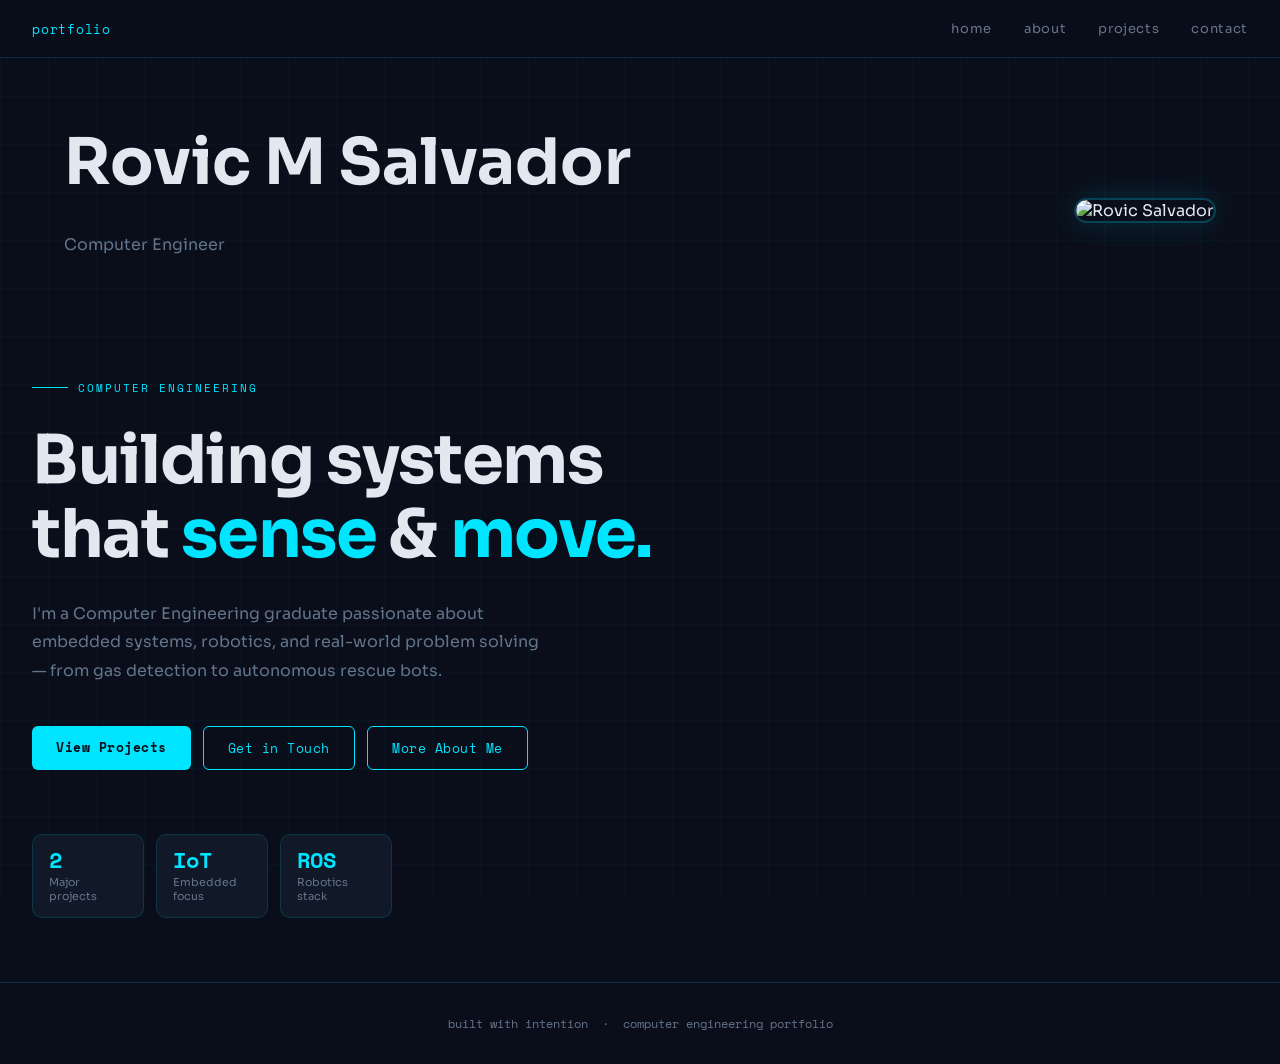
==== index.html @ ea24d8ea "Add files via upload" ====
<!DOCTYPE html>
<html lang="en">
<head>
  <meta charset="UTF-8" />
  <meta name="viewport" content="width=device-width, initial-scale=1.0" />
  <title>Portfolio — Computer Engineer</title>
  <link rel="stylesheet" href="style.css">
  <link rel="preconnect" href="https://fonts.googleapis.com" />
  <link rel="preconnect" href="https://fonts.gstatic.com" crossorigin />
  <link href="https://fonts.googleapis.com/css2?family=Space+Mono:wght@400;700&family=Sora:wght@300;400;600;700&display=swap" rel="stylesheet" />

</head>
<body>

<nav>
  <a class="nav-logo" href="index.html"> portfolio</a>

  <div class="nav-links">
    <a href="index.html">home</a>
    <a href="about.html">about</a>
    <a href="project.html">projects</a>
    <a href="contact.html">contact</a>
  </div>
</nav>

    <div class="intro-container">

  <div class="intro-text">
    <h1>Rovic M Salvador</h1>
    <p class="hero-subtitle">Computer Engineer</p>
  </div>

  <div class="intro-image">
    <img src="assets/images/grad.jpg" alt="Rovic Salvador">
  </div>

</div>

     

</div>

<!-- HERO -->
<div class="hero">
  <div class="hero-tag">Computer Engineering</div>
  <h1>
    Building systems<br>
    that <span class="accent">sense</span> &amp; <span class="accent">move.</span>
  </h1>
  <p class="hero-subtitle">
    I'm a Computer Engineering graduate passionate about embedded systems, robotics, and real-world problem solving — from gas detection to autonomous rescue bots.
  </p>
  <div class="hero-btns">
    <a href="project.html" class="btn btn-primary">View Projects</a>
    <a href="contact.html" class="btn btn-outline">Get in Touch</a>
    <a href="about.html" class="btn btn-outline"> More About Me</a>
  </div>
  <div class="hero-stats">
    <div class="stat-card">
      <div class="stat-num">2</div>
      <div class="stat-label">Major projects</div>
    </div>
    <div class="stat-card">
      <div class="stat-num">IoT</div>
      <div class="stat-label">Embedded focus</div>
    </div>
    <div class="stat-card">
      <div class="stat-num">ROS</div>
      <div class="stat-label">Robotics stack</div>
    </div>
  </div>

</div>

</div>

<footer>
  built with intention &nbsp;·&nbsp; computer engineering portfolio
</footer>

</body>
</html>
---- style.css ----
*, *::before, *::after { margin: 0; padding: 0; box-sizing: border-box; }

:root {
  --bg: #0a0e1a;
  --surface: #111827;
  --surface2: #1a2235;
  --accent: #00e5ff;
  --accent2: #7c3aed;
  --text: #e2e8f0;
  --muted: #64748b;
  --border: rgba(0,229,255,0.15);
  --font-mono: 'Space Mono', monospace;
  --font-body: 'Sora', sans-serif;
}

html { scroll-behavior: smooth; }

body {
  background: var(--bg);
  color: var(--text);
  font-family: var(--font-body);
  overflow-x: hidden;
}

body::before {
  content: '';
  position: fixed;
  inset: 0;
  background-image:
    linear-gradient(rgba(0,229,255,0.03) 1px, transparent 1px),
    linear-gradient(90deg, rgba(0,229,255,0.03) 1px, transparent 1px);
  background-size: 48px 48px;
  pointer-events: none;
  z-index: 0;
}

nav {
  position: sticky;
  top: 0;
  z-index: 100;
  background: rgba(10,14,26,0.92);
  backdrop-filter: blur(14px);
  -webkit-backdrop-filter: blur(14px);
  border-bottom: 0.5px solid var(--border);
  padding: 0 2rem;
  display: flex;
  align-items: center;
  justify-content: space-between;
  height: 58px;
}
.nav-logo {
  font-family: var(--font-mono);
  font-size: 13px;
  color: var(--accent);
  letter-spacing: 0.06em;
  text-decoration: none;
}
.nav-links { display: flex; gap: 2rem; }
.nav-links a {
  font-size: 13px;
  color: var(--muted);
  text-decoration: none;
  letter-spacing: 0.05em;
  transition: color 0.2s;
}
.nav-links a:hover { color: var(--accent); }

.wrapper {
  max-width: 900px;
  margin: 0 auto;
  padding: 0 2rem;
  position: relative;
  z-index: 1;
  overflow: visible;
}

.intro-container {
  max-width: 1400px;
  margin: auto;
  padding: 4rem;
  display: flex;
  align-items: center;
  justify-content: space-between;
  gap: 3rem;
  position: relative;
  z-index: 1;
}
.intro-text h1 { font-size: 4rem; font-weight: 700; }
.intro-image img {
  width: 280px;
  height: 370px;
  object-fit: cover;
  border-radius: 20px;
  border: 2px solid rgba(0,229,255,0.25);
  box-shadow: 0 0 30px rgba(0,229,255,0.15);
}

.hero {
  min-height: auto;
  display: flex;
  flex-direction: column;
  justify-content: center;
  padding: 1rem 2rem 4rem;
  max-width: 1350px;
  margin: 0 auto;
  position: relative;
  z-index: 1;
}
.hero-title {
  font-family: var(--font-mono);
  font-size: 11px;
  color: var(--accent);
  letter-spacing: 0.18em;
  text-transform: uppercase;
  margin-bottom: 1.75rem;
  display: flex;
  align-items: center;
  gap: 10px;
  opacity: 0;
  animation: fadeUp 0.6s ease 0.1s forwards;
}
.hero-tag {
  font-family: var(--font-mono);
  font-size: 11px;
  color: var(--accent);
  letter-spacing: 0.18em;
  text-transform: uppercase;
  margin-bottom: 1.75rem;
  display: flex;
  align-items: center;
  gap: 10px;
  opacity: 0;
  animation: fadeUp 0.6s ease 0.1s forwards;
}
.hero-tag::before {
  content: '';
  width: 36px;
  height: 1px;
  background: var(--accent);
}
.hero h1 {
  font-size: clamp(2.4rem, 6vw, 4.2rem);
  font-weight: 700;
  line-height: 1.1;
  letter-spacing: -0.02em;
  opacity: 0;
  animation: fadeUp 0.6s ease 0.2s forwards;
}
.hero h1 .accent { color: var(--accent); }
.hero-subtitle {
  font-size: 1rem;
  color: var(--muted);
  line-height: 1.8;
  max-width: 520px;
  margin: 1.75rem 0 2.5rem;
  opacity: 0;
  animation: fadeUp 0.6s ease 0.35s forwards;
}
.hero-btns {
  display: flex;
  gap: 12px;
  flex-wrap: wrap;
  opacity: 0;
  animation: fadeUp 0.6s ease 0.45s forwards;
}
.btn {
  padding: 11px 24px;
  border-radius: 6px;
  font-size: 13px;
  font-family: var(--font-mono);
  cursor: pointer;
  border: none;
  text-decoration: none;
  display: inline-block;
  transition: all 0.2s;
  letter-spacing: 0.04em;
}
.btn-primary { background: var(--accent); color: #0a0e1a; font-weight: 700; }
.btn-primary:hover { background: #33eaff; transform: translateY(-2px); }
.btn-outline { background: transparent; color: var(--accent); border: 1px solid var(--accent); }
.btn-outline:hover { background: rgba(0,229,255,0.08); transform: translateY(-2px); }

.hero-stats {
  display: grid;
  grid-template-columns: repeat(3, 1fr);
  gap: 12px;
  margin-top: 4rem;
  max-width: 360px;
  opacity: 0;
  animation: fadeUp 0.6s ease 0.55s forwards;
}
.stat-card {
  background: var(--surface);
  border: 0.5px solid var(--border);
  border-radius: 10px;
  padding: 14px 16px;
}
.stat-num {
  font-family: var(--font-mono);
  font-size: 1.4rem;
  color: var(--accent);
  font-weight: 700;
  line-height: 1;
}
.stat-label { font-size: 11px; color: var(--muted); margin-top: 4px; }

section { padding: 5rem 0; }

.section-label {
  font-family: var(--font-mono);
  font-size: 11px;
  color: var(--accent);
  letter-spacing: 0.16em;
  text-transform: uppercase;
  display: flex;
  align-items: center;
  gap: 10px;
  margin-bottom: 2.5rem;
}
.section-label::after {
  content: '';
  flex: 1;
  height: 0.5px;
  background: var(--border);
}

.about-grid {
  display: grid;
  grid-template-columns: 1.5fr 1fr;
  gap: 3rem;
  align-items: start;
}

.about-text {
  font-size: 0.95rem;
  color: var(--muted);
  line-height: 1.85;
  text-align: left;
}

.about-text p + p { margin-top: 1rem; }
.about-text strong { color: var(--text); font-weight: 600; }

.skills-list { display: flex; flex-direction: column; gap: 14px; }
.skill-row { display: flex; align-items: center; gap: 10px; }
.skill-name { min-width: 100px; font-family: var(--font-mono); font-size: 12px; color: var(--text); }
.skill-track { flex: 1; height: 3px; background: var(--surface2); border-radius: 2px; overflow: hidden; }
.skill-fill { height: 100%; border-radius: 2px; background: linear-gradient(90deg, var(--accent2), var(--accent)); }
.skill-pct { min-width: 34px; text-align: right; font-family: var(--font-mono); font-size: 11px; color: var(--muted); }

/* ── PROJECTS ── */
.projects-grid {
  display: grid;
  grid-template-columns: 1fr;
  gap: 1.5rem;
  padding-right: 180px; /* room for floating photo */
}

.project-card {
  position: relative;
  overflow: visible;
  background: var(--surface);
  border: 0.5px solid var(--border);
  border-radius: 14px;
  padding: 1.25rem;
  transition: border-color 0.25s, transform 0.25s;
}
.project-card:hover {
  border-color: rgba(0,229,255,0.5);
  transform: translateY(-3px);
}

.project-content { width: 100%; }

.project-header {
  display: flex;
  align-items: flex-start;
  justify-content: space-between;
  gap: 1rem;
  margin-bottom: 1.25rem;
}
.project-icon {
  width: 48px;
  height: 48px;
  border-radius: 12px;
  background: rgba(0,229,255,0.08);
  border: 0.5px solid var(--border);
  display: flex;
  align-items: center;
  justify-content: center;
  font-size: 24px;
  flex-shrink: 0;
}
.project-tags { display: flex; flex-wrap: wrap; gap: 6px; justify-content: flex-end; }
.tag {
  font-family: var(--font-mono);
  font-size: 10px;
  padding: 3px 9px;
  border-radius: 4px;
  border: 0.5px solid var(--border);
  color: var(--muted);
  background: var(--surface2);
}
.tag.hi { border-color: rgba(0,229,255,0.35); color: var(--accent); }

.project-title {
  font-size: 1.15rem;
  font-weight: 600;
  line-height: 1.3;
  margin-bottom: 0.6rem;
  letter-spacing: -0.01em;
}
.project-desc {
  font-size: 0.88rem;
  color: var(--muted);
  line-height: 1.8;
  margin-bottom: 1.25rem;
}
.project-features { display: flex; flex-direction: column; gap: 6px; }
.feature {
  font-size: 12px;
  color: var(--muted);
  display: flex;
  align-items: flex-start;
  gap: 8px;
  line-height: 1.6;
}
.feature::before {
  content: '→';
  color: var(--accent);
  font-family: var(--font-mono);
  flex-shrink: 0;
  margin-top: 1px;
}

/* ── GALLERY ──
   To resize: change width/height on .gallery-thumb (and match width on .project-gallery)
   To move gap from card: change the 20px in left: calc(100% + 20px)
   To move vertically: change top: 0
*/
.project-gallery {
  position: absolute;
  top: 0;
  left: calc(100% + 120px);
  width: 160px;           /* ← resize photo width here */
  height: auto;
  display: flex;
  flex-direction: column;
  align-items: center;
  gap: 8px;
}

.gallery-thumb {
  width: 380px;           /* ← keep same as .project-gallery width */
  height: 340px;          /* ← resize photo height here */
  object-fit: cover;
  border-radius: 12px;
  border: 1px solid rgba(0,229,255,0.25);
  cursor: pointer;
  transition: transform 0.3s ease, border-color 0.3s ease, box-shadow 0.3s ease;
}
.gallery-thumb:hover {
  transform: scale(1.03);
  border-color: var(--accent);
  box-shadow: 0 0 28px rgba(0,229,255,0.35);
}

.gallery-hint {
  font-family: var(--font-mono);
  font-size: 10px;
  color: var(--muted);
  letter-spacing: 0.06em;
  text-align: center;
}

/* Contact */
.contact-card {
  background: var(--surface);
  border: 0.5px solid var(--border);
  border-radius: 14px;
  padding: 2.5rem;
}
.contact-intro { font-size: 0.95rem; color: var(--muted); line-height: 1.8; margin-bottom: 2rem; max-width: 500px; }
.contact-links { display: flex; flex-direction: column; gap: 10px; }
.contact-link {
  display: flex;
  align-items: center;
  gap: 14px;
  padding: 13px 18px;
  border-radius: 10px;
  background: var(--surface2);
  border: 0.5px solid var(--border);
  text-decoration: none;
  transition: border-color 0.2s, background 0.2s;
}
.contact-link:hover { border-color: rgba(0,229,255,0.45); background: rgba(0,229,255,0.05); }
.contact-icon {
  width: 36px; height: 36px;
  border-radius: 8px;
  background: rgba(0,229,255,0.1);
  display: flex; align-items: center; justify-content: center;
  font-size: 16px; flex-shrink: 0;
  color: var(--accent);
  font-family: var(--font-mono);
  font-weight: 700;
}
.contact-info { display: flex; flex-direction: column; }
.contact-type { font-size: 11px; color: var(--muted); font-family: var(--font-mono); }
.contact-val { font-size: 14px; color: var(--text); margin-top: 1px; }

footer {
  border-top: 0.5px solid var(--border);
  padding: 2rem;
  text-align: center;
  font-family: var(--font-mono);
  font-size: 12px;
  color: var(--muted);
  position: relative;
  z-index: 1;
}

.hero-container {
  display: flex;
  align-items: center;
  justify-content: space-between;
  gap: 5rem;
  min-height: 90vh;
  max-width: 1400px;
  margin: auto;
  padding: 0 4rem;
}
.hero { flex: 1; }
.hero-image {
  flex: 1;
  display: flex;
  justify-content: right;
  align-items: center;
  margin-top: 20px;
}
.hero-image img {
  width: 420px; height: 420px;
  object-fit: cover;
  border-radius: 20px;
  border: 2px solid rgba(0,229,255,0.25);
  box-shadow: 0 0 30px rgba(0,229,255,0.15);
  transition: 0.3s ease;
}
.hero-image img:hover {
  transform: translateY(-8px);
  box-shadow: 0 0 45px rgba(0,229,255,0.3);
}

@keyframes fadeUp {
  from { opacity: 0; transform: translateY(18px); }
  to   { opacity: 1; transform: translateY(0); }
}

/* ── LIGHTBOX ── */
.lightbox {
  position: fixed;
  inset: 0;
  background: rgba(5, 8, 18, 0.96);
  backdrop-filter: blur(12px);
  -webkit-backdrop-filter: blur(12px);
  z-index: 1000;
  display: flex;
  align-items: center;
  justify-content: center;
  flex-direction: column;
  gap: 16px;
  opacity: 0;
  pointer-events: none;
  transition: opacity 0.25s ease;
}
.lightbox.active { opacity: 1; pointer-events: all; }

.lightbox-images {
  position: relative;
  width: min(600px, 80vw);
  height: min(420px, 60vh);
  display: flex;
  align-items: center;
  justify-content: center;
}
.lightbox-img {
  position: absolute;
  width: 100%; height: 100%;
  object-fit: contain;
  border-radius: 12px;
  opacity: 0;
  transition: opacity 0.3s ease;
  pointer-events: none;
}
.lightbox-img.active { opacity: 1; }

.lightbox-close {
  position: fixed;
  top: 20px; right: 24px;
  background: none;
  border: 1px solid var(--border);
  color: var(--muted);
  font-size: 18px;
  width: 38px; height: 38px;
  border-radius: 8px;
  cursor: pointer;
  transition: color 0.2s, border-color 0.2s;
  display: flex; align-items: center; justify-content: center;
}
.lightbox-close:hover { color: var(--accent); border-color: var(--accent); }

.lightbox-prev,
.lightbox-next {
  position: fixed;
  top: 50%;
  transform: translateY(-50%);
  background: rgba(0,229,255,0.08);
  border: 1px solid var(--border);
  color: var(--accent);
  font-size: 20px;
  width: 44px; height: 44px;
  border-radius: 8px;
  cursor: pointer;
  transition: background 0.2s, border-color 0.2s;
  display: flex; align-items: center; justify-content: center;
}
.lightbox-prev { left: 16px; }
.lightbox-next { right: 16px; }
.lightbox-prev:hover,
.lightbox-next:hover { background: rgba(0,229,255,0.18); border-color: var(--accent); }

.lightbox-dots { display: flex; gap: 8px; }
.dot {
  width: 7px; height: 7px;
  border-radius: 50%;
  background: var(--muted);
  cursor: pointer;
  transition: background 0.2s, transform 0.2s;
}
.dot.active { background: var(--accent); transform: scale(1.3); }

/* Responsive */
@media (max-width: 768px) {
  .projects-grid { padding-right: 0; }
  .project-gallery { position: static; width: 100%; margin-top: 1rem; }
  .gallery-thumb { width: 100%; height: 180px; }
}
@media (max-width: 640px) {
  .about-grid { grid-template-columns: 1fr; gap: 2rem; }
  .hero h1 { font-size: 2.2rem; }
  .hero-stats { grid-template-columns: repeat(3,1fr); max-width: 100%; }
  .project-header { flex-direction: column; }
  .project-tags { justify-content: flex-start; }
}
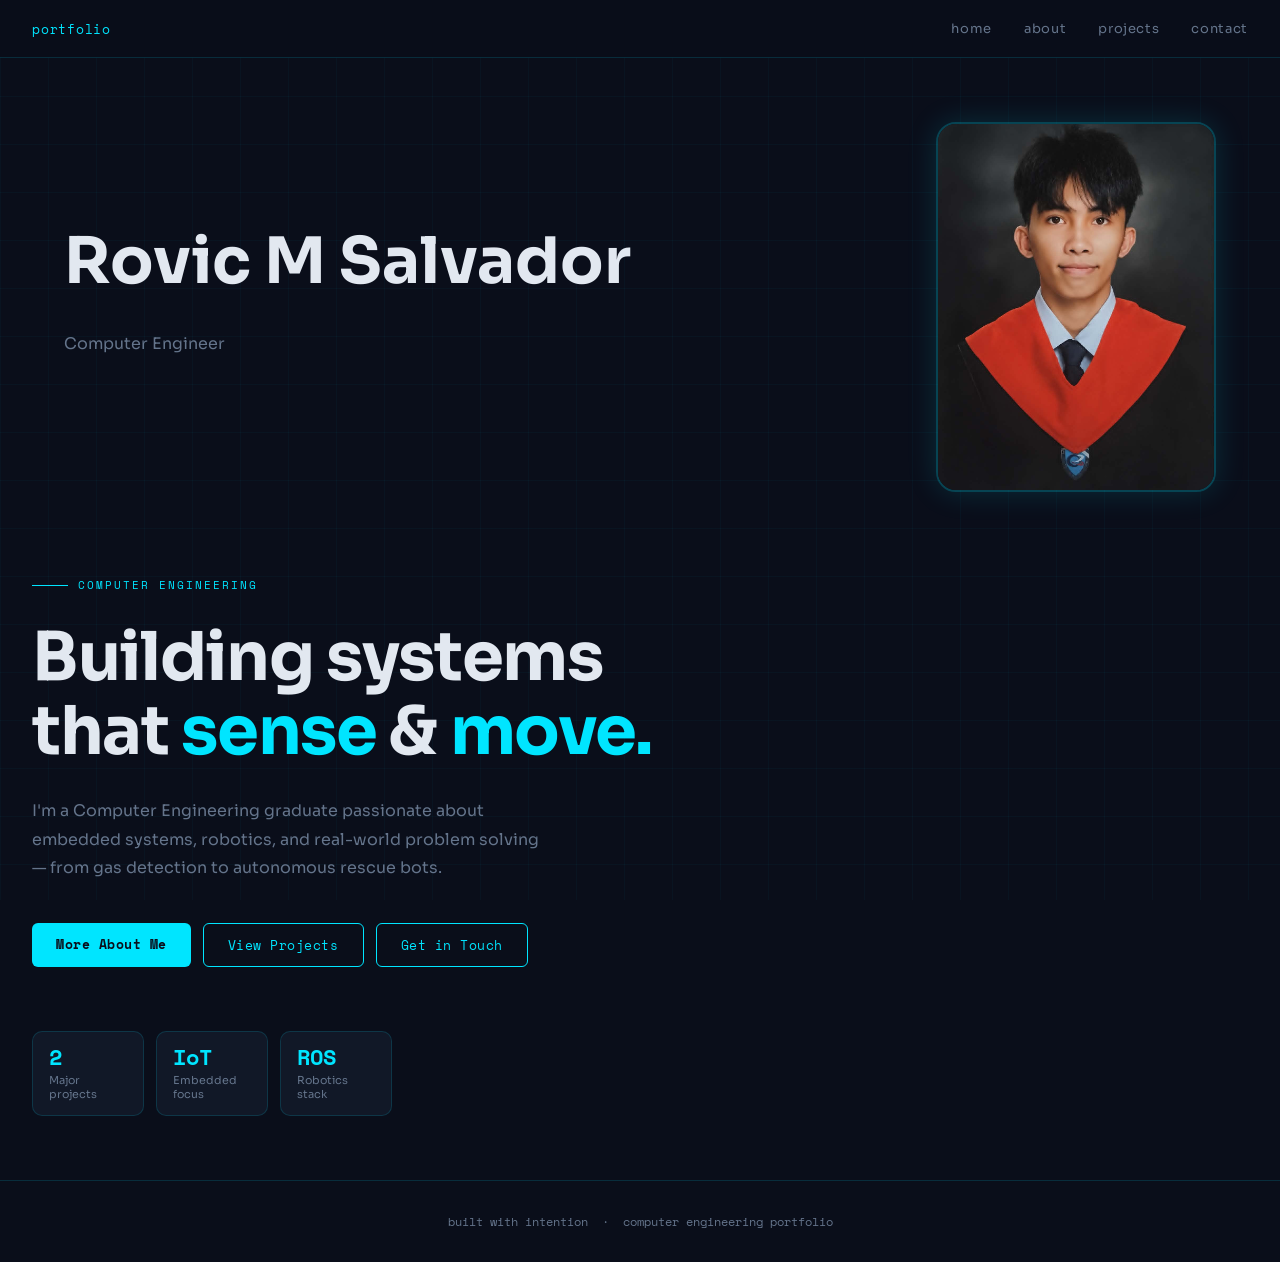
==== commit c410411f: "Add files via upload" ====
--- a/index.html
+++ b/index.html
@@ -51,9 +51,10 @@
     I'm a Computer Engineering graduate passionate about embedded systems, robotics, and real-world problem solving — from gas detection to autonomous rescue bots.
   </p>
   <div class="hero-btns">
-    <a href="project.html" class="btn btn-primary">View Projects</a>
+    <a href="about.html" class="btn btn-primary"> More About Me</a>
+    <a href="project.html" class="btn btn-outline">View Projects</a>
     <a href="contact.html" class="btn btn-outline">Get in Touch</a>
-    <a href="about.html" class="btn btn-outline"> More About Me</a>
+    
   </div>
   <div class="hero-stats">
     <div class="stat-card">
--- a/style.css
+++ b/style.css
@@ -66,7 +66,7 @@
 .nav-links a:hover { color: var(--accent); }
 
 .wrapper {
-  max-width: 900px;
+  max-width: 1000px;
   margin: 0 auto;
   padding: 0 2rem;
   position: relative;
@@ -227,7 +227,7 @@
 .about-grid {
   display: grid;
   grid-template-columns: 1.5fr 1fr;
-  gap: 3rem;
+  gap: 1.5rem; /* was 3rem, reduce this */
   align-items: start;
 }
 
@@ -247,6 +247,33 @@
 .skill-track { flex: 1; height: 3px; background: var(--surface2); border-radius: 2px; overflow: hidden; }
 .skill-fill { height: 100%; border-radius: 2px; background: linear-gradient(90deg, var(--accent2), var(--accent)); }
 .skill-pct { min-width: 34px; text-align: right; font-family: var(--font-mono); font-size: 11px; color: var(--muted); }
+
+.about-video {
+  margin-top: 1rem;
+  width: 100%;
+  border-radius: 10px;
+  overflow: hidden;
+  border: 1px solid rgba(0, 229, 255, 0.2);
+  background: var(--surface);
+}
+
+.about-video video {
+  width: 100%;
+  height: 100%;
+  object-fit: cover;
+  display: block;
+}
+
+.video-caption {
+  font-family: var(--font-mono);
+  font-size: 11px;
+  color: var(--muted);
+  text-align: center;
+  padding: 4px 8px;
+  margin: 0;
+  letter-spacing: 0.08em;
+  line-height: 1;
+}
 
 /* ── PROJECTS ── */
 .projects-grid {
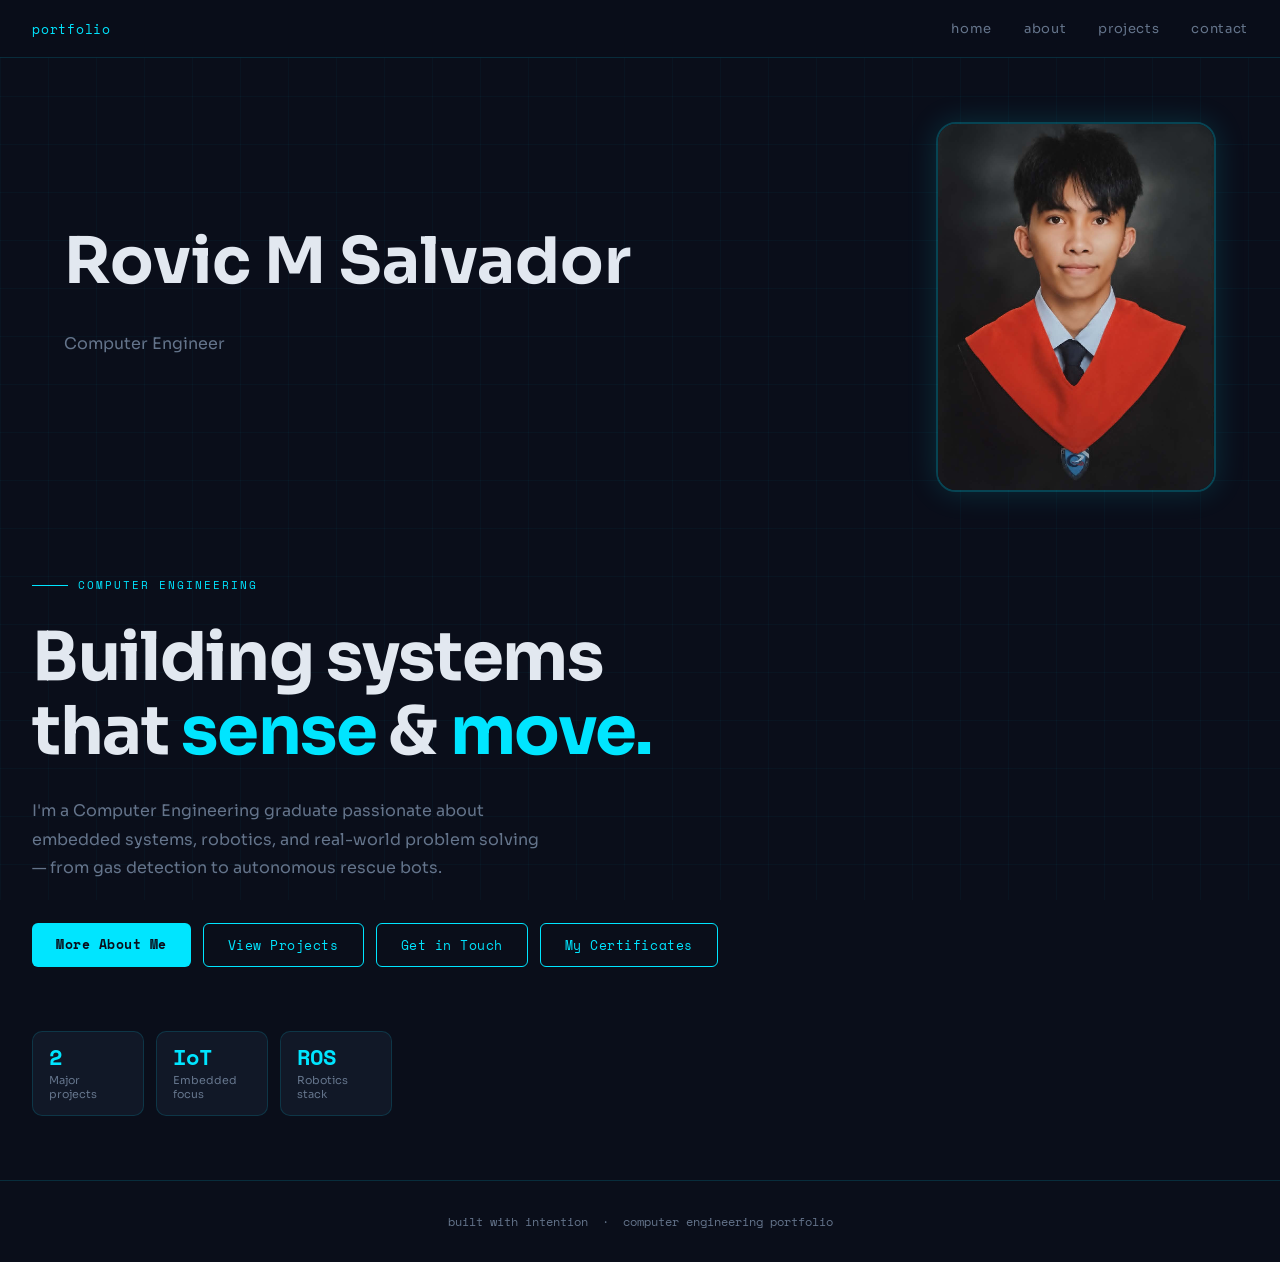
==== commit c4f9bfdd: "Add files via upload" ====
--- a/index.html
+++ b/index.html
@@ -54,6 +54,7 @@
     <a href="about.html" class="btn btn-primary"> More About Me</a>
     <a href="project.html" class="btn btn-outline">View Projects</a>
     <a href="contact.html" class="btn btn-outline">Get in Touch</a>
+    <a href="certification.html" class="btn btn-outline">My Certificates</a>
     
   </div>
   <div class="hero-stats">
--- a/style.css
+++ b/style.css
@@ -577,4 +577,337 @@
   .hero-stats { grid-template-columns: repeat(3,1fr); max-width: 100%; }
   .project-header { flex-direction: column; }
   .project-tags { justify-content: flex-start; }
-}+}
+
+/*cert css */
+
+.cert-hero {
+      padding: 4rem 2rem 2rem;
+      max-width: 1100px;
+      margin: 0 auto;
+      position: relative;
+      z-index: 1;
+    }
+    .cert-hero-tag {
+      font-family: var(--font-mono);
+      font-size: 11px;
+      color: var(--accent);
+      letter-spacing: 0.18em;
+      text-transform: uppercase;
+      margin-bottom: 1.75rem;
+      display: flex;
+      align-items: center;
+      gap: 10px;
+      opacity: 0;
+      animation: fadeUp 0.6s ease 0.1s forwards;
+    }
+    .cert-hero-tag::before {
+      content: '';
+      width: 36px;
+      height: 1px;
+      background: var(--accent);
+    }
+    .cert-hero h1 {
+      font-size: clamp(2rem, 5vw, 3.5rem);
+      font-weight: 700;
+      line-height: 1.1;
+      letter-spacing: -0.02em;
+      opacity: 0;
+      animation: fadeUp 0.6s ease 0.2s forwards;
+    }
+    .cert-hero h1 .accent { color: var(--accent); }
+    .cert-hero-sub {
+      font-size: 1rem;
+      color: var(--muted);
+      line-height: 1.8;
+      max-width: 480px;
+      margin: 1.25rem 0 3rem;
+      opacity: 0;
+      animation: fadeUp 0.6s ease 0.35s forwards;
+    }
+
+    /* ── STATS ── */
+    .cert-stats {
+      display: flex;
+      gap: 1rem;
+      margin-bottom: 3rem;
+      flex-wrap: wrap;
+      opacity: 0;
+      animation: fadeUp 0.6s ease 0.45s forwards;
+    }
+    .cert-stat {
+      background: var(--surface);
+      border: 0.5px solid var(--border);
+      border-radius: 10px;
+      padding: 14px 20px;
+      display: flex;
+      align-items: center;
+      gap: 12px;
+    }
+    .cert-stat-num {
+      font-family: var(--font-mono);
+      font-size: 1.5rem;
+      font-weight: 700;
+      color: var(--accent);
+      line-height: 1;
+    }
+    .cert-stat-label {
+      font-size: 11px;
+      color: var(--muted);
+      line-height: 1.4;
+    }
+
+    /* ── GRID ── */
+    .cert-section {
+      max-width: 1100px;
+      margin: 0 auto;
+      padding: 0 2rem 6rem;
+      position: relative;
+      z-index: 1;
+    }
+    .cert-grid {
+      display: grid;
+      grid-template-columns: repeat(auto-fill, minmax(300px, 1fr));
+      gap: 1rem;
+    }
+
+    /* ── CARD (pure CSS modal via :target) ── */
+    .cert-card-wrap { position: relative; }
+
+    .cert-card {
+      background: var(--surface);
+      border: 0.5px solid var(--border);
+      border-radius: 14px;
+      padding: 1.5rem;
+      position: relative;
+      overflow: hidden;
+      transition: border-color 0.25s, transform 0.25s, box-shadow 0.25s;
+      display: flex;
+      flex-direction: column;
+      gap: 1rem;
+      text-decoration: none;
+      color: inherit;
+      opacity: 0;
+      animation: fadeUp 0.5s ease forwards;
+    }
+    .cert-card:nth-child(1) { animation-delay: 0.55s; }
+    .cert-card:nth-child(2) { animation-delay: 0.65s; }
+    .cert-card:nth-child(3) { animation-delay: 0.75s; }
+    .cert-card:nth-child(4) { animation-delay: 0.85s; }
+    .cert-card:nth-child(5) { animation-delay: 0.95s; }
+    .cert-card:nth-child(6) { animation-delay: 1.05s; }
+
+    .cert-card::before {
+      content: '';
+      position: absolute;
+      top: 0; left: 0; right: 0;
+      height: 2px;
+      background: linear-gradient(90deg, var(--accent2), var(--accent));
+      opacity: 0;
+      transition: opacity 0.25s;
+    }
+    .cert-card:hover {
+      border-color: rgba(0,229,255,0.45);
+      transform: translateY(-4px);
+      box-shadow: 0 8px 32px rgba(0,229,255,0.1);
+    }
+    .cert-card:hover::before { opacity: 1; }
+
+    .cert-card-top {
+      display: flex;
+      align-items: flex-start;
+      justify-content: space-between;
+      gap: 1rem;
+    }
+    .cert-issuer-icon {
+      width: 44px; height: 44px;
+      border-radius: 10px;
+      background: rgba(0,229,255,0.08);
+      border: 0.5px solid var(--border);
+      display: flex;
+      align-items: center;
+      justify-content: center;
+      font-size: 20px;
+      flex-shrink: 0;
+    }
+    .cert-badge {
+      font-family: var(--font-mono);
+      font-size: 10px;
+      padding: 3px 9px;
+      border-radius: 4px;
+      border: 0.5px solid rgba(0,229,255,0.35);
+      color: var(--accent);
+      background: rgba(0,229,255,0.06);
+      letter-spacing: 0.06em;
+      white-space: nowrap;
+      height: fit-content;
+    }
+    .cert-card-body { flex: 1; }
+    .cert-title {
+      font-size: 1rem;
+      font-weight: 600;
+      line-height: 1.35;
+      letter-spacing: -0.01em;
+      margin-bottom: 0.4rem;
+      color: var(--text);
+    }
+    .cert-issuer {
+      font-family: var(--font-mono);
+      font-size: 11px;
+      color: var(--muted);
+      letter-spacing: 0.05em;
+    }
+    .cert-card-footer {
+      display: flex;
+      align-items: center;
+      justify-content: space-between;
+      padding-top: 1rem;
+      border-top: 0.5px solid var(--border);
+    }
+    .cert-date {
+      font-family: var(--font-mono);
+      font-size: 11px;
+      color: var(--muted);
+      display: flex;
+      align-items: center;
+      gap: 6px;
+    }
+    .cert-date::before {
+      content: '';
+      width: 6px; height: 6px;
+      border-radius: 50%;
+      background: var(--accent);
+      flex-shrink: 0;
+    }
+    .cert-view-hint {
+      font-family: var(--font-mono);
+      font-size: 10px;
+      letter-spacing: 0.08em;
+      color: var(--accent);
+      opacity: 0;
+      transition: opacity 0.2s;
+    }
+    .cert-card:hover .cert-view-hint { opacity: 1; }
+
+    /* ── PURE CSS MODAL via :target ── */
+    .cert-modal {
+      position: fixed;
+      inset: 0;
+      background: rgba(5,8,18,0.96);
+      backdrop-filter: blur(14px);
+      -webkit-backdrop-filter: blur(14px);
+      z-index: 1000;
+      display: flex;
+      align-items: center;
+      justify-content: center;
+      padding: 2rem;
+      opacity: 0;
+      pointer-events: none;
+      transition: opacity 0.25s ease;
+    }
+    .cert-modal:target {
+      opacity: 1;
+      pointer-events: all;
+    }
+    .cert-modal-box {
+      background: var(--surface);
+      border: 0.5px solid rgba(0,229,255,0.35);
+      border-radius: 16px;
+      padding: 2.5rem;
+      max-width: 520px;
+      width: 100%;
+      position: relative;
+      box-shadow: 0 0 60px rgba(0,229,255,0.12);
+      max-height: 90vh;
+      overflow-y: auto;
+    }
+    .modal-close {
+      position: absolute;
+      top: 16px; right: 16px;
+      width: 34px; height: 34px;
+      border-radius: 8px;
+      border: 1px solid var(--border);
+      background: none;
+      color: var(--muted);
+      font-size: 16px;
+      display: flex;
+      align-items: center;
+      justify-content: center;
+      text-decoration: none;
+      transition: color 0.2s, border-color 0.2s;
+      line-height: 1;
+    }
+    .modal-close:hover { color: var(--accent); border-color: var(--accent); }
+
+    .modal-icon {
+      width: 56px; height: 56px;
+      border-radius: 14px;
+      background: rgba(0,229,255,0.08);
+      border: 0.5px solid var(--border);
+      display: flex;
+      align-items: center;
+      justify-content: center;
+      font-size: 28px;
+      margin-bottom: 1.25rem;
+    }
+    .modal-title {
+      font-size: 1.25rem;
+      font-weight: 700;
+      line-height: 1.3;
+      margin-bottom: 0.4rem;
+      color: var(--text);
+    }
+    .modal-issuer {
+      font-family: var(--font-mono);
+      font-size: 12px;
+      color: var(--accent);
+      margin-bottom: 1.25rem;
+    }
+    .modal-divider {
+      height: 0.5px;
+      background: var(--border);
+      margin: 1.25rem 0;
+    }
+    .modal-meta { display: flex; flex-direction: column; gap: 10px; margin-bottom: 1.25rem; }
+    .modal-meta-row { display: flex; justify-content: space-between; align-items: center; }
+    .modal-meta-key {
+      font-family: var(--font-mono);
+      font-size: 11px;
+      color: var(--muted);
+      letter-spacing: 0.06em;
+    }
+    .modal-meta-val { font-size: 13px; color: var(--text); }
+    .modal-desc {
+      font-size: 0.88rem;
+      color: var(--muted);
+      line-height: 1.8;
+      margin-bottom: 1.25rem;
+    }
+    .modal-cert-img {
+      width: 100%;
+      border-radius: 10px;
+      border: 0.5px solid var(--border);
+      margin-bottom: 1.25rem;
+      display: block;
+    }
+    .modal-skills {
+      display: flex;
+      flex-wrap: wrap;
+      gap: 6px;
+      margin-bottom: 1.75rem;
+    }
+    .modal-skill-tag {
+      font-family: var(--font-mono);
+      font-size: 10px;
+      padding: 4px 10px;
+      border-radius: 4px;
+      border: 0.5px solid var(--border);
+      color: var(--muted);
+      background: var(--surface2);
+    }
+    .modal-cta { display: flex; gap: 10px; }
+
+    @media (max-width: 640px) {
+      .cert-grid { grid-template-columns: 1fr; }
+      .cert-stats { flex-direction: column; }
+      .cert-modal-box { padding: 1.5rem; }
